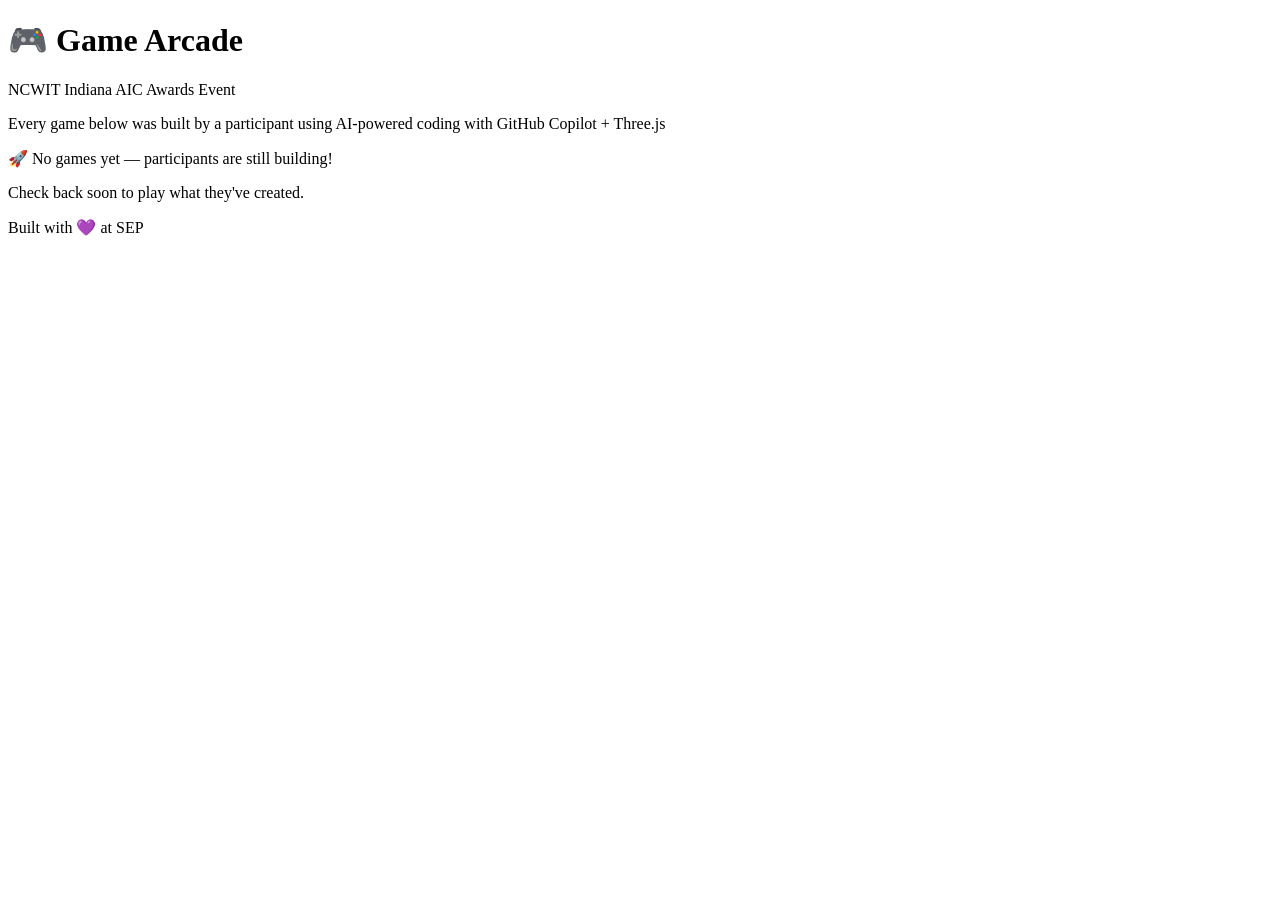
==== index.html @ cb380b3e "updated skils and a new manifest" ====
<!DOCTYPE html>
<html lang="en">
<head>
    <meta charset="UTF-8">
    <meta name="viewport" content="width=device-width, initial-scale=1.0">
    <title>NCWIT Indiana AIC Awards — Game Arcade</title>
    <link rel="stylesheet" href="styles.css">
    <script src="games/manifest.js"></script>
</head>
<body>
    <header>
        <h1>🎮 Game Arcade</h1>
        <p class="subtitle">NCWIT Indiana AIC Awards Event</p>
        <p class="description">Every game below was built by a participant using AI-powered coding with GitHub Copilot + Three.js</p>
    </header>

    <main>
        <div id="games-grid" class="games-grid">
            <div class="loading">Loading games...</div>
        </div>
        <div id="no-games" class="no-games" style="display: none;">
            <p>🚀 No games yet — participants are still building!</p>
            <p>Check back soon to play what they've created.</p>
        </div>
    </main>

    <footer>
        <p>Built with 💜 at SEP</p>
    </footer>

    <script>
        const GENRE_EMOJI = {
            'Dodge It!': '🏃',
            'Collector': '⭐',
            'Space Shooter': '🚀',
            'Maze Runner': '🏁',
            'Endless Runner': '🏃‍♂️',
            'Tower Defense': '🏰',
            'Brick Breaker': '🧱',
            'Snake 3D': '🐍',
            'Asteroid Field': '☄️',
            'Rhythm Runner': '🎵',
            'Survival Arena': '⚔️',
            'Platformer': '🦘'
        };

        const THEME_COLORS = {
            'Neon Cyber': ['#0ff', '#f0f', '#0f0'],
            'Sunset': ['#ff6b35', '#f7931e', '#9b59b6'],
            'Ocean': ['#006994', '#40e0d0', '#48d1cc'],
            'Forest': ['#228b22', '#8b4513', '#ffd700'],
            'Monochrome': ['#fff', '#888', '#333']
        };

        function escapeHtml(text) {
            const div = document.createElement('div');
            div.textContent = text;
            return div.innerHTML;
        }

        function renderGames() {
            const grid = document.getElementById('games-grid');
            const noGames = document.getElementById('no-games');

            if (!GAMES || !GAMES.length) {
                grid.style.display = 'none';
                noGames.style.display = 'block';
                return;
            }

            grid.innerHTML = GAMES.map(game => {
                const emoji = GENRE_EMOJI[game.genre] || '🎮';
                const colors = THEME_COLORS[game.color] || ['#6c5ce7', '#a29bfe', '#dfe6e9'];
                const gradient = `linear-gradient(135deg, ${colors[0]}22, ${colors[1]}22)`;
                const borderColor = colors[0];

                return `
                    <a href="${escapeHtml(game.path)}" class="game-card" style="background: ${gradient}; border-color: ${borderColor}">
                        <div class="game-emoji">${emoji}</div>
                        <h2 class="game-title">${escapeHtml(game.title)}</h2>
                        <p class="game-creator">by ${escapeHtml(game.author)}</p>
                        <span class="game-genre" style="background: ${borderColor}33; color: ${borderColor}">${escapeHtml(game.genre || 'Game')}</span>
                        <div class="play-button" style="background: ${borderColor}">▶ Play</div>
                    </a>
                `;
            }).join('');
        }

        renderGames();
    </script>
</body>
</html>
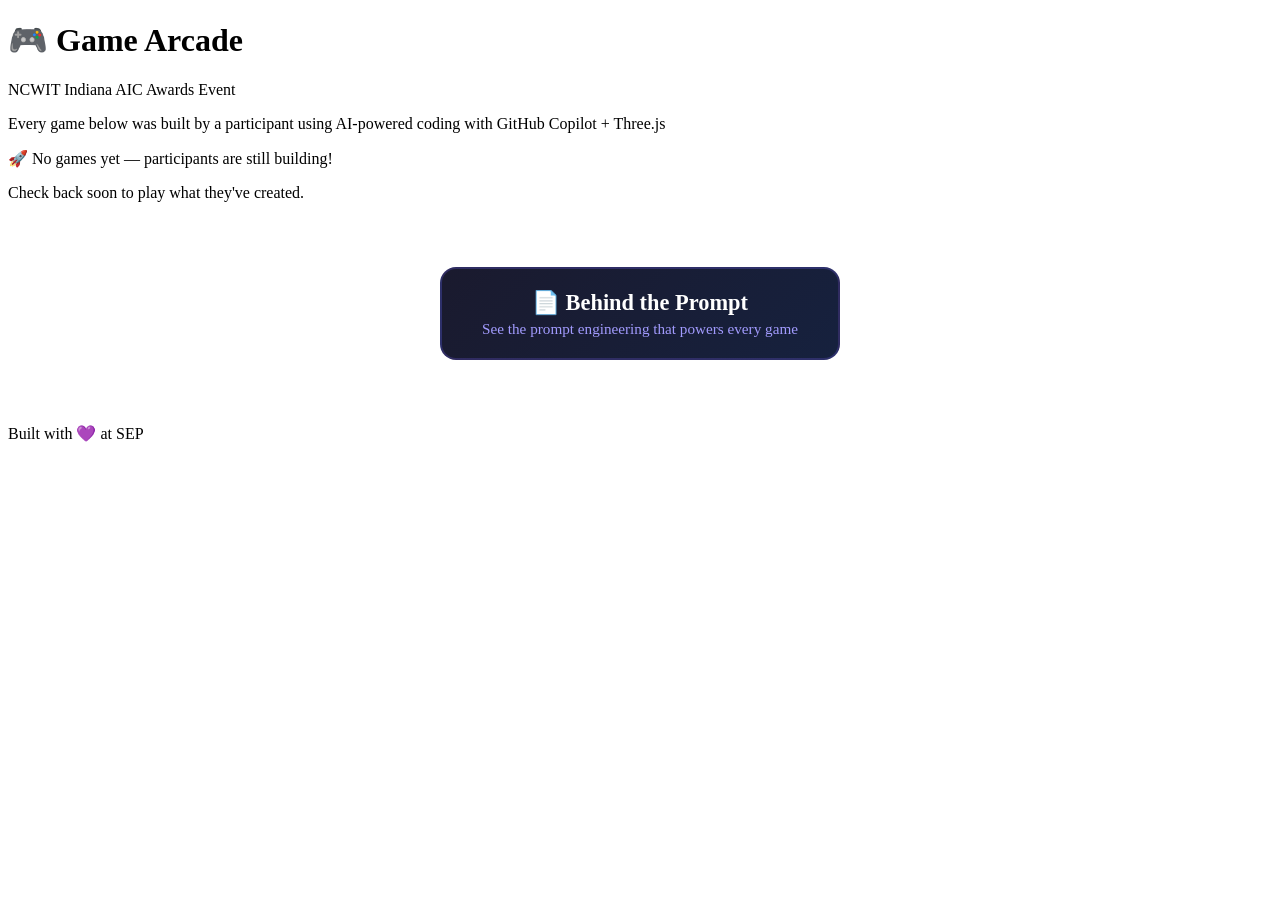
==== commit 349d229e: "a poster and some cleanup of skills" ====
--- a/index.html
+++ b/index.html
@@ -23,6 +23,13 @@
             <p>Check back soon to play what they've created.</p>
         </div>
     </main>
+
+    <section style="text-align: center; padding: 3rem 1rem; border-top: 1px solid #ffffff11;">
+        <a href="poster.html" style="display: inline-block; text-decoration: none; padding: 1.25rem 2.5rem; border-radius: 16px; border: 2px solid #6c5ce744; background: linear-gradient(135deg, #1a1a2e, #16213e); transition: transform 0.2s, box-shadow 0.2s, border-color 0.2s;">
+            <span style="display: block; font-size: 1.4rem; color: #fff; font-weight: 600; margin-bottom: 0.25rem;">📄 Behind the Prompt</span>
+            <span style="display: block; font-size: 0.95rem; color: #a29bfe;">See the prompt engineering that powers every game</span>
+        </a>
+    </section>
 
     <footer>
         <p>Built with 💜 at SEP</p>
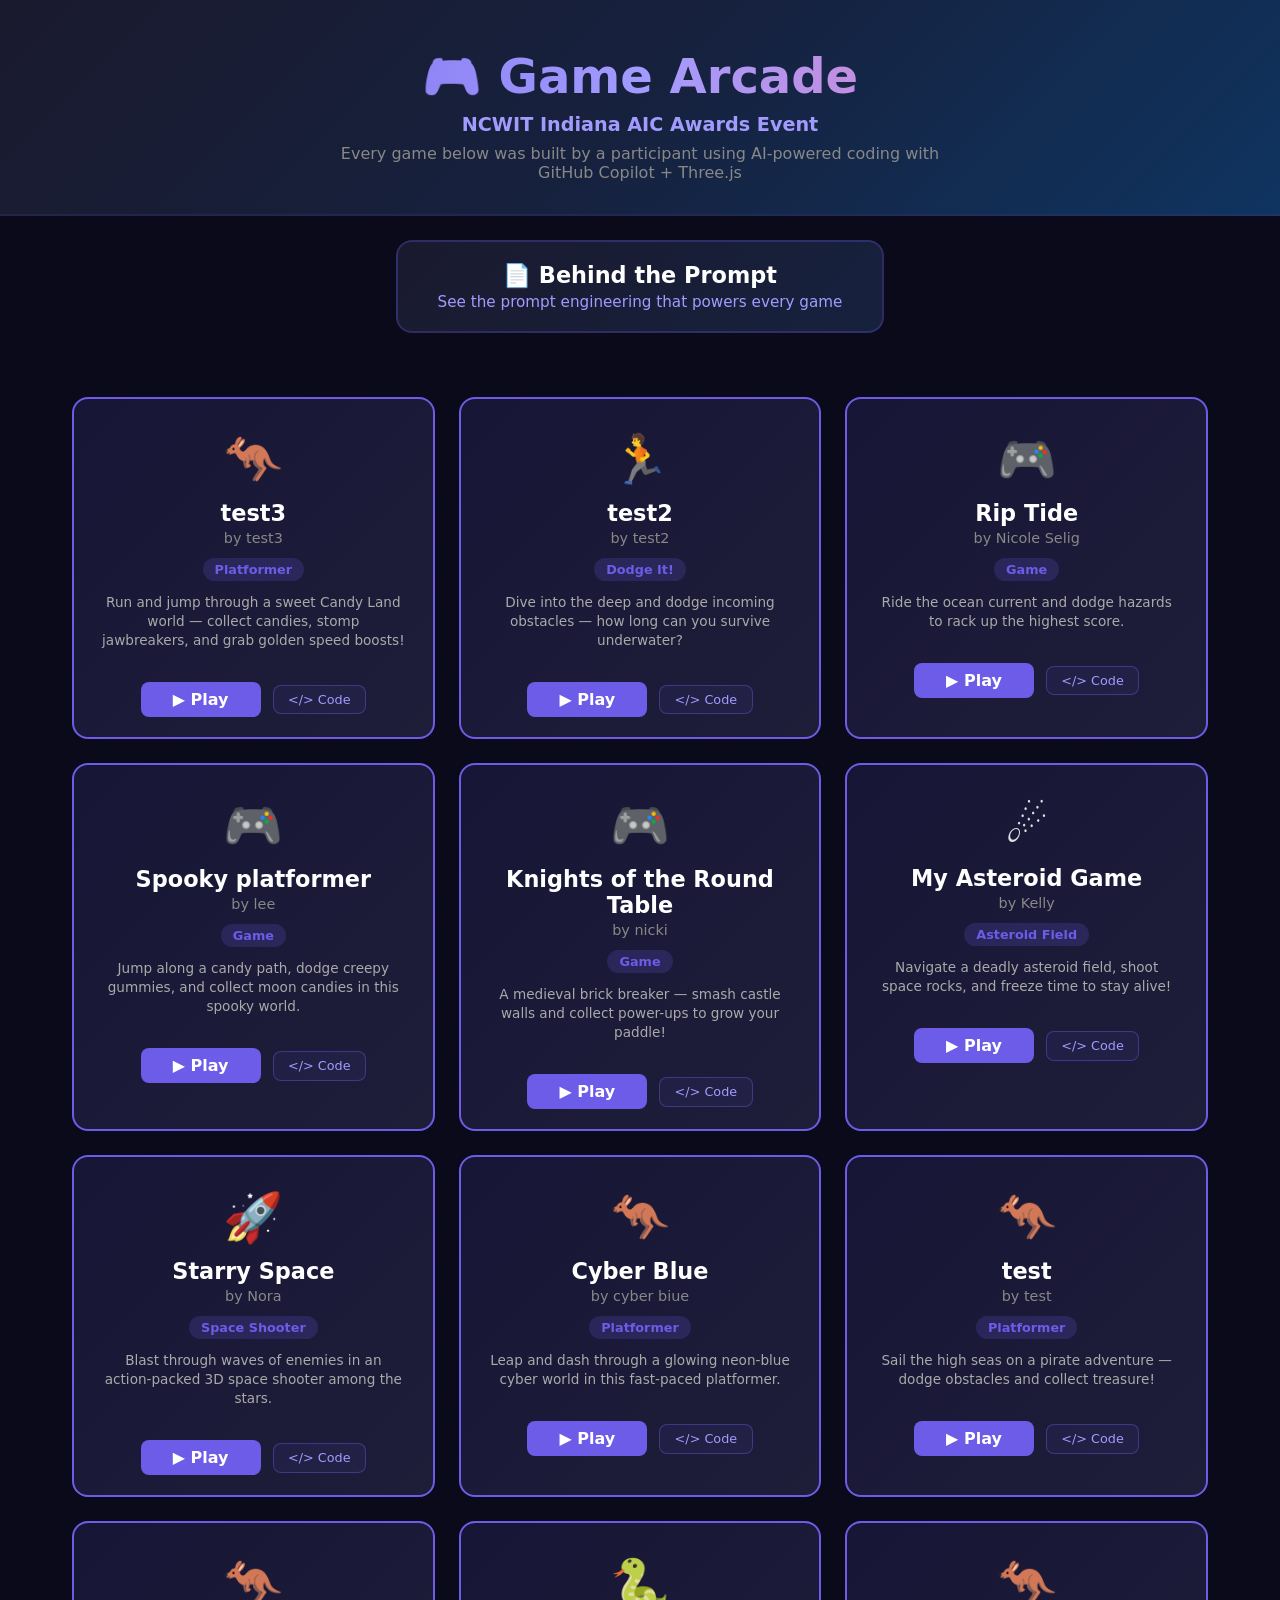
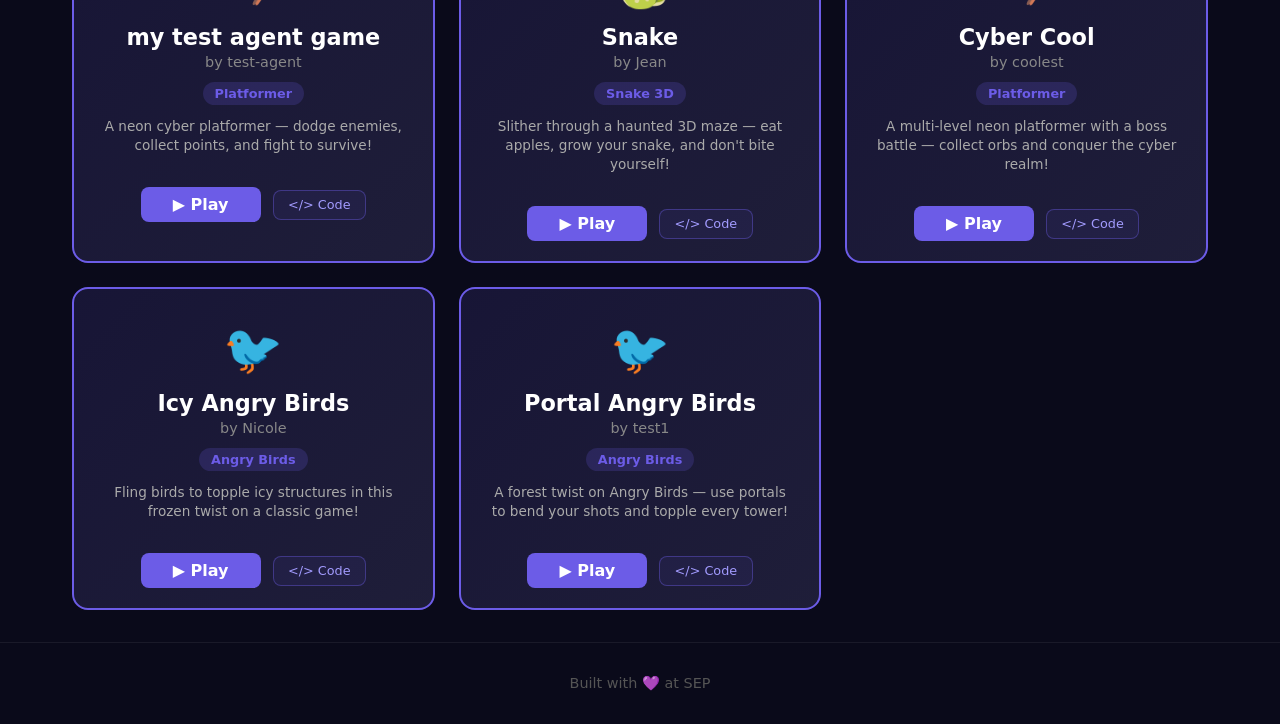
==== commit af531a16: "push up some more tests games" ====
--- a/index.html
+++ b/index.html
@@ -14,6 +14,13 @@
         <p class="description">Every game below was built by a participant using AI-powered coding with GitHub Copilot + Three.js</p>
     </header>
 
+    <section style="text-align: center; padding: 1.5rem 1rem 2rem;">
+        <a href="poster.html" style="display: inline-block; text-decoration: none; padding: 1.25rem 2.5rem; border-radius: 16px; border: 2px solid #6c5ce744; background: linear-gradient(135deg, #1a1a2e, #16213e); transition: transform 0.2s, box-shadow 0.2s, border-color 0.2s;">
+            <span style="display: block; font-size: 1.4rem; color: #fff; font-weight: 600; margin-bottom: 0.25rem;">📄 Behind the Prompt</span>
+            <span style="display: block; font-size: 0.95rem; color: #a29bfe;">See the prompt engineering that powers every game</span>
+        </a>
+    </section>
+
     <main>
         <div id="games-grid" class="games-grid">
             <div class="loading">Loading games...</div>
@@ -23,13 +30,6 @@
             <p>Check back soon to play what they've created.</p>
         </div>
     </main>
-
-    <section style="text-align: center; padding: 3rem 1rem; border-top: 1px solid #ffffff11;">
-        <a href="poster.html" style="display: inline-block; text-decoration: none; padding: 1.25rem 2.5rem; border-radius: 16px; border: 2px solid #6c5ce744; background: linear-gradient(135deg, #1a1a2e, #16213e); transition: transform 0.2s, box-shadow 0.2s, border-color 0.2s;">
-            <span style="display: block; font-size: 1.4rem; color: #fff; font-weight: 600; margin-bottom: 0.25rem;">📄 Behind the Prompt</span>
-            <span style="display: block; font-size: 0.95rem; color: #a29bfe;">See the prompt engineering that powers every game</span>
-        </a>
-    </section>
 
     <footer>
         <p>Built with 💜 at SEP</p>
@@ -48,7 +48,9 @@
             'Asteroid Field': '☄️',
             'Rhythm Runner': '🎵',
             'Survival Arena': '⚔️',
-            'Platformer': '🦘'
+            'Platformer': '🦘',
+            'Angry Birds': '🐦',
+            'Mario Platformer': '🍄'
         };
 
         const THEME_COLORS = {
@@ -58,6 +60,7 @@
             'Forest': ['#228b22', '#8b4513', '#ffd700'],
             'Monochrome': ['#fff', '#888', '#333']
         };
+
 
         function escapeHtml(text) {
             const div = document.createElement('div');
@@ -77,18 +80,24 @@
 
             grid.innerHTML = GAMES.map(game => {
                 const emoji = GENRE_EMOJI[game.genre] || '🎮';
-                const colors = THEME_COLORS[game.color] || ['#6c5ce7', '#a29bfe', '#dfe6e9'];
+                const colors = ['#6c5ce7', '#a29bfe', '#dfe6e9'];
                 const gradient = `linear-gradient(135deg, ${colors[0]}22, ${colors[1]}22)`;
                 const borderColor = colors[0];
 
+                const codeUrl = 'https://github.com/sep/ncwit-arcade/blob/main/' + game.path;
+
                 return `
-                    <a href="${escapeHtml(game.path)}" class="game-card" style="background: ${gradient}; border-color: ${borderColor}">
+                    <div class="game-card" style="background: ${gradient}; border-color: ${borderColor}">
                         <div class="game-emoji">${emoji}</div>
                         <h2 class="game-title">${escapeHtml(game.title)}</h2>
                         <p class="game-creator">by ${escapeHtml(game.author)}</p>
                         <span class="game-genre" style="background: ${borderColor}33; color: ${borderColor}">${escapeHtml(game.genre || 'Game')}</span>
-                        <div class="play-button" style="background: ${borderColor}">▶ Play</div>
-                    </a>
+                        ${game.description ? `<p class="game-description">${escapeHtml(game.description)}</p>` : ''}
+                        <div class="card-footer">
+                            <a href="${escapeHtml(game.path)}" class="play-button" style="background: ${borderColor}">▶ Play</a>
+                            <a href="${escapeHtml(codeUrl)}" class="code-link" target="_blank" rel="noopener">&lt;/&gt; Code</a>
+                        </div>
+                    </div>
                 `;
             }).join('');
         }
--- a/styles.css
+++ b/styles.css
@@ -0,0 +1,194 @@
+* {
+    margin: 0;
+    padding: 0;
+    box-sizing: border-box;
+}
+
+body {
+    font-family: 'Segoe UI', system-ui, -apple-system, sans-serif;
+    background: #0a0a1a;
+    color: #e0e0e0;
+    min-height: 100vh;
+    display: flex;
+    flex-direction: column;
+}
+
+header {
+    text-align: center;
+    padding: 3rem 1rem 2rem;
+    background: linear-gradient(135deg, #1a1a2e 0%, #16213e 50%, #0f3460 100%);
+    border-bottom: 2px solid #6c5ce722;
+}
+
+header h1 {
+    font-size: 3rem;
+    background: linear-gradient(90deg, #6c5ce7, #a29bfe, #fd79a8);
+    -webkit-background-clip: text;
+    -webkit-text-fill-color: transparent;
+    background-clip: text;
+    margin-bottom: 0.5rem;
+}
+
+.subtitle {
+    font-size: 1.2rem;
+    color: #a29bfe;
+    margin-bottom: 0.5rem;
+    font-weight: 600;
+}
+
+.description {
+    font-size: 1rem;
+    color: #888;
+    max-width: 600px;
+    margin: 0 auto;
+}
+
+main {
+    flex: 1;
+    padding: 2rem;
+    max-width: 1200px;
+    margin: 0 auto;
+    width: 100%;
+}
+
+.games-grid {
+    display: grid;
+    grid-template-columns: repeat(auto-fill, minmax(280px, 1fr));
+    gap: 1.5rem;
+}
+
+.game-card {
+    display: flex;
+    flex-direction: column;
+    align-items: center;
+    padding: 2rem 1.5rem 1.25rem;
+    border-radius: 16px;
+    border: 2px solid #6c5ce744;
+    color: inherit;
+    transition: transform 0.2s, box-shadow 0.2s, border-color 0.2s;
+    cursor: pointer;
+}
+
+.game-card:hover {
+    transform: translateY(-4px);
+    box-shadow: 0 8px 30px rgba(108, 92, 231, 0.2);
+    border-color: #6c5ce7;
+}
+
+.game-emoji {
+    font-size: 3rem;
+    margin-bottom: 0.75rem;
+}
+
+.game-title {
+    font-size: 1.4rem;
+    color: #fff;
+    margin-bottom: 0.25rem;
+    text-align: center;
+}
+
+.game-creator {
+    font-size: 0.9rem;
+    color: #888;
+    margin-bottom: 0.75rem;
+}
+
+.game-genre {
+    display: inline-block;
+    padding: 0.25rem 0.75rem;
+    border-radius: 999px;
+    font-size: 0.8rem;
+    font-weight: 600;
+    margin-bottom: 0.75rem;
+}
+
+.game-description {
+    font-size: 0.85rem;
+    color: #aaa;
+    text-align: center;
+    line-height: 1.4;
+    margin-bottom: 1rem;
+    padding: 0 0.25rem;
+}
+
+.play-button {
+    display: inline-block;
+    padding: 0.5rem 2rem;
+    border-radius: 8px;
+    color: #fff;
+    font-weight: 700;
+    font-size: 1rem;
+    text-decoration: none;
+    transition: opacity 0.2s;
+}
+
+.game-card:hover .play-button {
+    opacity: 0.9;
+}
+
+.card-footer {
+    display: flex;
+    align-items: center;
+    gap: 0.75rem;
+    margin-top: 1rem;
+    width: 100%;
+    justify-content: center;
+}
+
+.code-link {
+    display: inline-flex;
+    align-items: center;
+    gap: 0.3rem;
+    padding: 0.4rem 0.9rem;
+    border-radius: 8px;
+    border: 1px solid #6c5ce766;
+    font-size: 0.8rem;
+    color: #a29bfe;
+    text-decoration: none;
+    background: rgba(108, 92, 231, 0.08);
+    transition: background 0.2s, border-color 0.2s;
+    white-space: nowrap;
+}
+
+.code-link:hover {
+    background: rgba(108, 92, 231, 0.22);
+    border-color: #a29bfe;
+    color: #fff;
+}
+
+.loading {
+    text-align: center;
+    color: #666;
+    font-size: 1.1rem;
+    grid-column: 1 / -1;
+    padding: 4rem;
+}
+
+.no-games {
+    text-align: center;
+    padding: 4rem 1rem;
+    color: #888;
+    font-size: 1.2rem;
+}
+
+.no-games p:first-child {
+    font-size: 1.5rem;
+    margin-bottom: 0.5rem;
+}
+
+footer {
+    text-align: center;
+    padding: 2rem;
+    color: #555;
+    font-size: 0.9rem;
+    border-top: 1px solid #ffffff11;
+}
+
+@media (max-width: 600px) {
+    header h1 {
+        font-size: 2rem;
+    }
+    .games-grid {
+        grid-template-columns: 1fr;
+    }
+}
